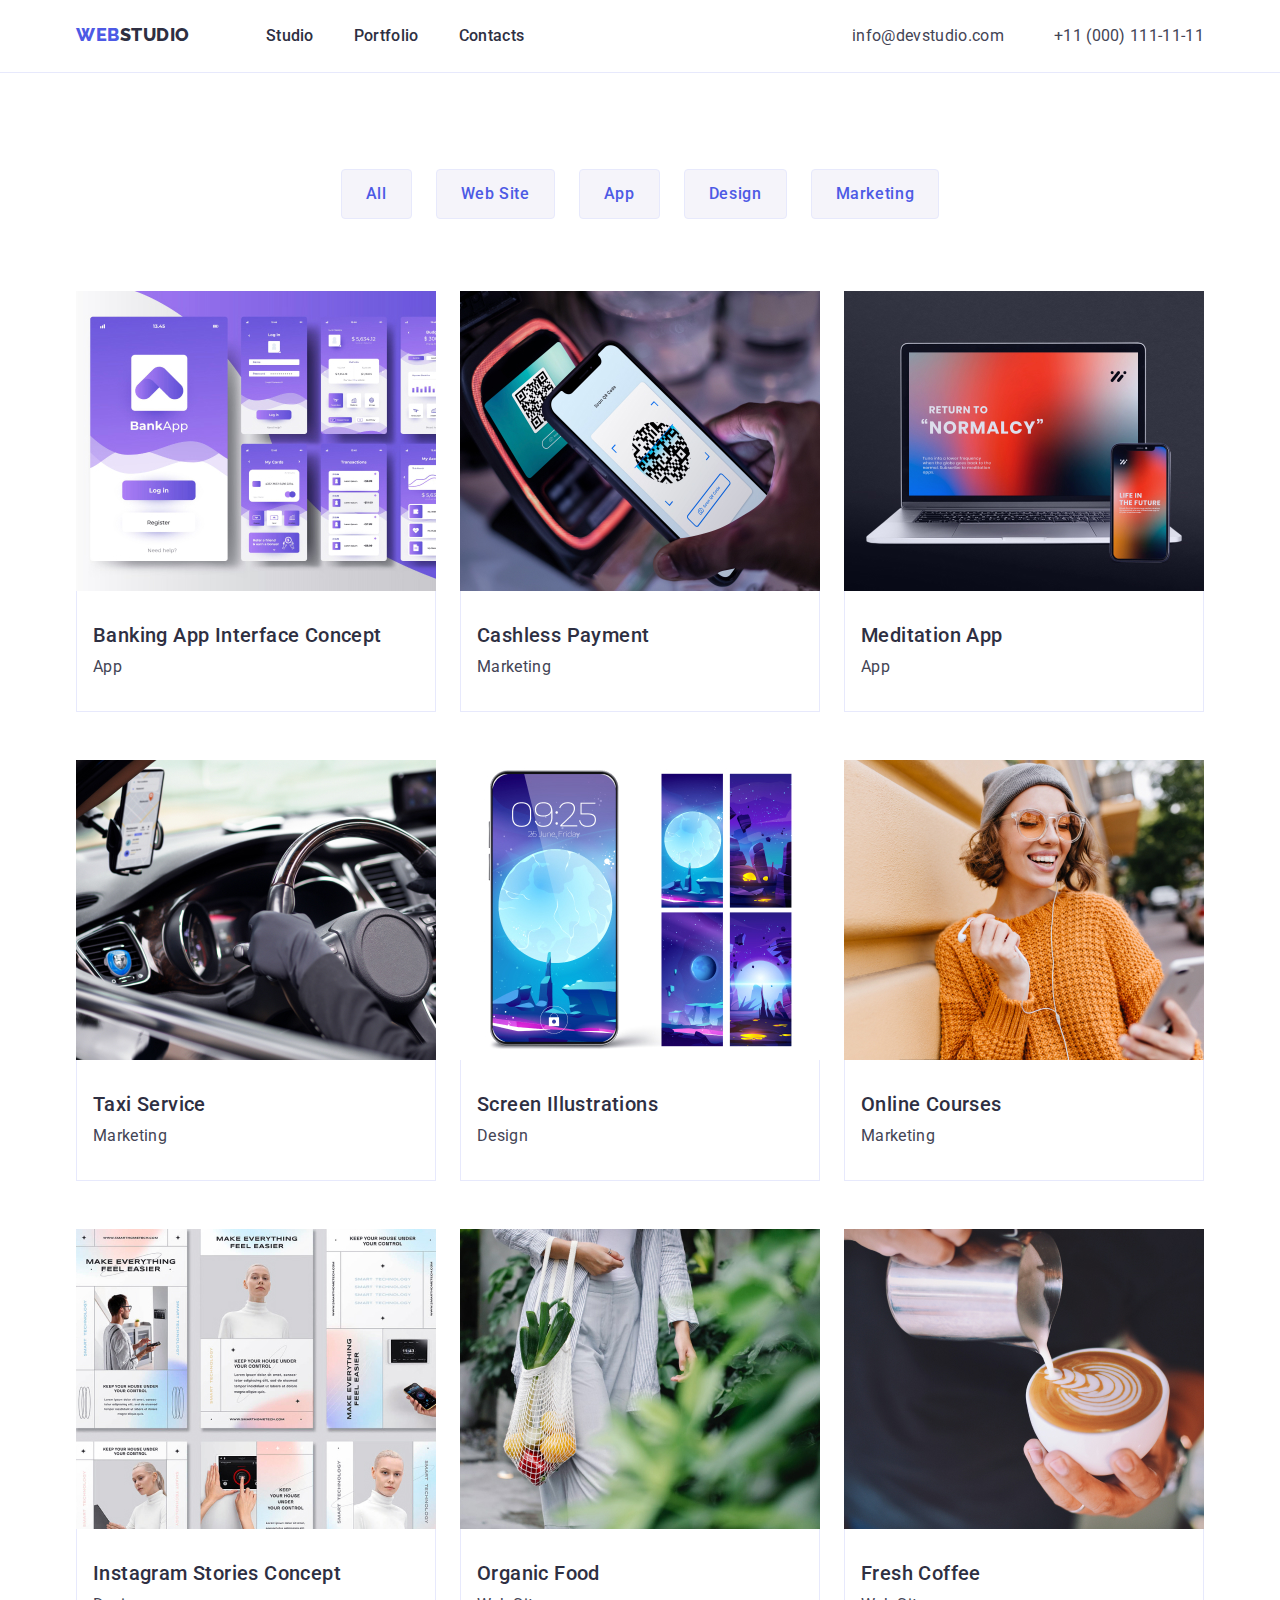
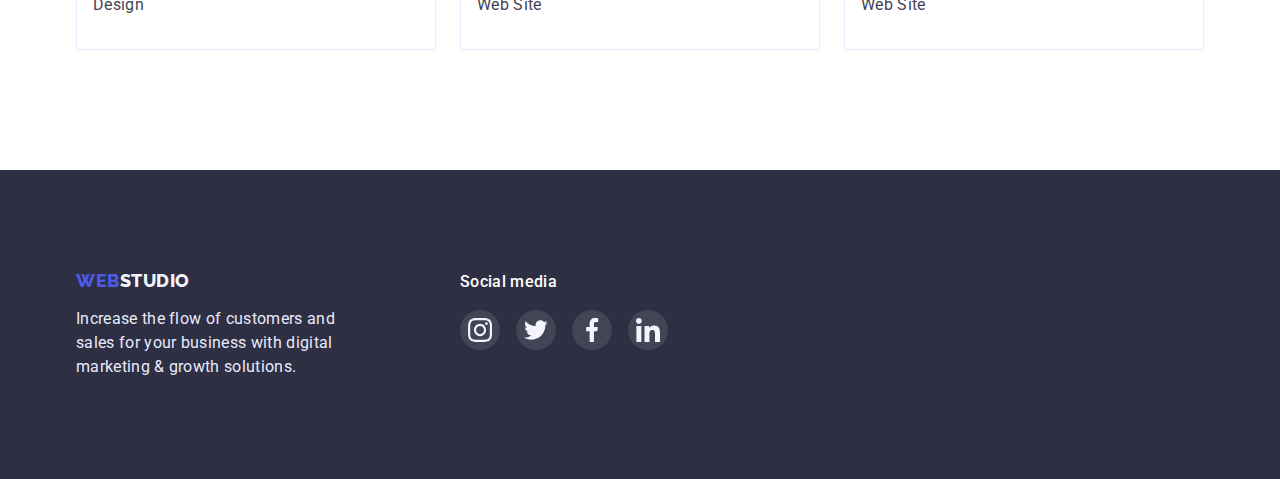
==== portfolio.html @ a66d4ab9 "first commit" ====
<!DOCTYPE html>
<html lang="en">
<head>
    <meta charset="UTF-8">
    <meta http-equiv="X-UA-Compatible" content="IE=edge">
    <meta name="viewport" content="width=device-width, initial-scale=1.0">
    <title>Document</title>
    <link rel="preconnect" href="https://fonts.googleapis.com">
    <link rel="preconnect" href="https://fonts.gstatic.com" crossorigin>
    <link href="https://fonts.googleapis.com/css2?family=Raleway:wght@800&family=Roboto:wght@400;500;700;900&display=swap" rel="stylesheet">
    <link rel="stylesheet"
    href="https://cdnjs.cloudflare.com/ajax/libs/modern-normalize/1.0.0/modern-normalize.min.css"/>
    <link rel="stylesheet" href="./css/style.css">
</head>
<body>
<header>
    <div class="container container-header">
        <nav class="menu">
        <a href="./index.html" class="logo link">Web<span>Studio</span></a>

            <ul class ="header-list list">
                <li class="header-menu"><a class="header_item link" href="./index.html">Studio</a></li>
                <li class="header-menu"><a class="header_item link" href="./portfolio.html">Portfolio</a></li>
                <li class="header-menu"><a class="header_item link" href="">Contacts</a></li>
            </ul>
        </nav>

<address class="header-address">
        <ul class="header_info list">
            <li class="header_info_item"><a class="info-link link" href="mailto:info@devstudio.com">info@devstudio.com</a></li>
            <li class="header_info_item"><a class="info-link link" href="tel:+110001111111">+11 (000) 111-11-11</a></li>
        </ul>
</address>
    </div>
</header>

    <main>
        <section class="portfolio">
        <div class="container">

            <h1 class="visually-hidden">Portfolio</h1>
            
            <ul class="portfolio-btn-list list">
            <li class="portfolio-btn-list-item"><button type="button" class="portfolio-btn">All</button></li>
            <li class="portfolio-btn-list-item"><button type="button" class="portfolio-btn">Web Site</button></li>
            <li class="portfolio-btn-list-item"><button type="button" class="portfolio-btn">App</button></li>
            <li class="portfolio-btn-list-item"><button type="button" class="portfolio-btn">Design</button></li>
            <li class="portfolio-btn-list-item"><button type="button" class="portfolio-btn">Marketing</button></li>
            </ul>

            <ul class="portfolio-card list">
                <li class="portfolio-card-item"> 
                    <a href="" class="link"><img src="./images/bankapp.jpg" alt="bankapp" width="360">
                        <div class="portfolio-card-footer">
                            <h2 class="portfolio-card-head">Banking App Interface Concept</h2>
                            <p class="potfolio-card-txt">App</p>
                        </div>
                </a>
                </li>
                <li class="portfolio-card-item"> 
                    <a href="" class="link" ><img src="./images/cashp.jpg" alt="cashapp" width="360">
                        <div class="portfolio-card-footer">
                            <h2 class="portfolio-card-head">Cashless Payment</h2>
                            <p class="potfolio-card-txt">Marketing</p>
                        </div>
                 </a>
                </li>
               
                <li class="portfolio-card-item"> 
                    <a href="" class="link" ><img src="./images/medapp.jpg" alt="mediapp" width="360">
                        <div class="portfolio-card-footer">
                            <h2 class="portfolio-card-head">Meditation App</h2>
                            <p class="potfolio-card-txt">App</p>
                        </div>
                </a>
                </li>
                
                <li class="portfolio-card-item"> 
                    <a href="" class="link" ><img src="./images/taxiapp.jpg" alt="taxiapp" width="360">
                        <div class="portfolio-card-footer">
                            <h2 class="portfolio-card-head">Taxi Service</h2>
                            <p class="potfolio-card-txt">Marketing</p>
                        </div>
                </a>
                </li>
                
                <li class="portfolio-card-item"> 
                    <a href="" class="link" ><img src="./images/screnillu.jpg" alt="screenillu" width="360">
                        <div class="portfolio-card-footer">
                            <h2 class="portfolio-card-head">Screen Illustrations</h2>
                            <p class="potfolio-card-txt">Design</p>
                        </div>
                </a>
                </li>
                
                <li class="portfolio-card-item"> 
                    <a href="" class="link" ><img src="./images/onlinecourses.jpg" alt="onlinecourses" width="360">
                        <div class="portfolio-card-footer">
                            <h2 class="portfolio-card-head">Online Courses</h2>
                            <p class="potfolio-card-txt">Marketing</p>
                        </div>
                </a>
                </li>
                
                <li class="portfolio-card-item"> 
                    <a href="" class="link" ><img src="./images/instastorcon.jpg" alt="inststorapp" width="360">
                        <div class="portfolio-card-footer">
                            <h2 class="portfolio-card-head">Instagram Stories Concept</h2>
                            <p class="potfolio-card-txt">Design</p>
                        </div>
                </a>
                </li>
                
                <li class="portfolio-card-item"> 
                    <a href="" class="link" ><img src="./images/orgfood.jpg" alt="orgfood" width="360">
                        <div class="portfolio-card-footer">
                            <h2 class="portfolio-card-head">Organic Food</h2>
                            <p class="potfolio-card-txt">Web Site</p>
                        </div>
                </a>
                </li>
                
                <li class="portfolio-card-item"> 
                    <a href="" class="link" ><img src="./images/freshcof.jpg" alt="freshcoffe" width="360">
                        <div class="portfolio-card-footer">
                            <h2 class="portfolio-card-head">Fresh Coffee</h2>
                            <p class="potfolio-card-txt">Web Site</p>
                        </div>
                </a>
                </li>
                
            </ul>
        </div>

        </section>
    </main>

    <footer class="studio-footer">
        <div class="container footer-container">
            <div class="footer-block">
            <a href="./index.html" class="logo link">Web<span class="footer-span">Studio</span></a>
            <p class="footer_txt">Increase the flow of customers and sales for your business with digital marketing & growth solutions.</p>
            </div>
            <div class="footer-social-block">
                <p class="social-block-txt">Social media</p>
                    <ul class="footer_list list">
                        <li>
                                <a  href="" class="footer_social link"><svg class="footer_social-icon">
                                    <use href="./images/Icons/symbol-defs.svg#icon-instagram"></use>
                                </svg>
                                </a>
                        </li>
                        <li>
                                <a  href="" class="footer_social link"><svg class="footer_social-icon">
                                    <use href="./images/Icons/symbol-defs.svg#icon-Group"></use>
                                </svg>
                                </a>
                        </li>
                        <li>
                                <a  href="" class="footer_social link"><svg class="footer_social-icon">
                                    <use href="./images/Icons/symbol-defs.svg#icon-facebook-1"></use>
                                </svg>
                                </a>
                        </li>
                        <li>
                                <a  href="" class="footer_social link"><svg class="footer_social-icon">
                                    <use href="./images/Icons/symbol-defs.svg#icon-linkdein"></use>
                                </svg>
                                </a>
                        </li>
                    
                    </ul>
            </div>
        </div>
    </footer>
    
</body>
</html>
---- css/style.css ----
:root {
    --button-color: #4D5AE5;;
    --white-text: #FFFFFF;
    --text : #434455;
    --dark: #2E2F42;
    --accent:  #E7E9FC;;
    --cloud: #F5F4FA;


}
h1, h2, h3, h4, h5, p {
    margin: 0;
    padding: 0;
}
img{
    display: block;
    max-width: 100%;
    height: auto;
}
address {
    font-style: normal;
}
a {
    text-decoration: none;
    color:inherit
}

ul, ol {
    list-style: none;
    padding-left: 0;
    margin: 0;
}

body {
    font-family: "Roboto", sans-serif;
    color:var(--text);
    
}

/* ------section header------ */

header {
    padding: 24px 0;
    border-bottom: 1px solid #E7E9FC;

}
.container {
    width: 1158px;
    margin: 0 auto; 
    padding: 0 15px;
}
.container-header {
    display: flex;
    align-items: center;
}
.logo {
    font-family: "Raleway", sans-serif;
    font-weight: 800;
    font-size: 18px;
    color: var(--button-color);
    line-height: 1.17 ;
    letter-spacing: 0.03em;
    text-transform: uppercase;
}

span {
    color: var(--dark);
}
.menu, .header-list{
   display: flex;
}

.list {
    list-style: none;
    margin: 0;
    padding: 0;
    
}
.header-list {
    margin-left: 76px;
}
.header-menu:not(:first-child) {
    margin-left: 40px;
}
    
.header_item {
    list-style: none;
    text-decoration: none;
    color: var(--dark);
    font-style: normal;
    font-weight: 500;
    line-height: 1.5;
    font-size: 16px;
    letter-spacing: 0.02em;
}
.header_item:hover {
    color: #404bbf;
}
.header_item:focus {
    color: #404bbf;
}



.header-address {
    display: flex;
    font-style: normal;
    margin-left: auto;

}

.header_info {  
    list-style: none;
    text-decoration: none;
    font-style: normal;
    font-weight: 500;
    font-size: 16px;
    line-height: 1.5;
    letter-spacing: 0.02em;
    
}
    
 .header_info, .header_info_item, .header_info_item>a {
    display: flex;
    gap: 50px;
    font-weight: 400;
    text-decoration: none;
    color: var(--text);
 


}
.info-link:hover, .info-link:focus{
    color:#404bbf;
}
.info-link:focus {
    color:#404bbf;
}

/* ------section promo------ */


.promo {
    text-align: center;
    background-image: linear-gradient(rgba(46, 47, 66, 0.7), rgba(46, 47, 66, 0.7)), url(../images/people-office.jpg);
    background-repeat:no-repeat;
    background-size: cover;
    margin: 0 auto;
    height: 600px;
    max-width: 1440px;
    padding-top: 188px;
    padding-bottom: 188px;
}
.promo_header {
    margin: 0 auto;
    font-size: 56px;
    width: 500px;
    line-height: 1.07;
    letter-spacing: 0.02em;
    color: var(--white-text);
}
.btn {
    font-family: "Roboto", sans-serif;
    display: block;
    min-width: 169px;
    padding: 16px 32px;
    background-color: var(--button-color);
    box-shadow: 0px 4px 4px rgba(0, 0, 0, 0.15);
    border-radius: 4px;
    border: none;
    font-weight: 500;
    font-size: 16px;
    color: var(--white-text);
    line-height: 1.5;
    margin: 0 auto;
    margin-top: 48px;
    cursor: pointer;
    letter-spacing: 0.04em
}
.btn:hover {
    background-color:#404BBF;
}

/* ------section advantages------ */

.advantages {
    padding-top: 120px;
    padding-bottom: 120px;
}
.visually-hidden {
    position: absolute;
    white-space: nowrap;
    width: 1px;
    height: 1px;
    overflow: hidden;
    border: 0;
    padding: 0;
    clip: rect(0 0 0 0);
    clip-path: inset(50%);
    margin: -1px;
}

.advantages_list {
    display: flex;
    
}

.advantages-backgr {
    background-color: var(--cloud);
    border-radius: 3px;
    display: flex;
    justify-content: center;
    align-items: center;
    height: 112px;
}

.advantages-icon {
    width: 64px;
    height: 64px;
}
.advantages_list_item {
    width: 264px;
    margin-left: 24px;
}
.advantages_list_item:first-child {
    margin-left: 0;
}
.advantages_list_head {
    margin-top: 8px;
    font-weight: 500;
    font-size: 20px;
    line-height: 1.2;
    letter-spacing: 0.02em;
    color: var(--dark);
    
}
.advantages_list_text {
    margin-top: 8px;
    font-weight: 400;
    font-size: 16px;
    line-height: 1.5;
    letter-spacing: 0.02em;
    color: var(--text)
}

/* ------section what we do------ */

.what_we_do {
    padding-top: 0;
    padding-bottom: 120px;
}
.what_we_do-head {
    text-transform: capitalize;
    font-size: 36px;
    line-height: 1.11;
    text-align: center;
    color: var(--dark);
    letter-spacing: 0.02em;
    
}
.what_we_do_list {
    display: flex;
    margin-top: 72px;
}

.what_we_do_list_item:nth-last-child(-n + 2) {
    margin-left: 24px;
}

/* ------section our team------ */

.our_team {
    padding-top: 120px;
    padding-bottom: 120px;
    background-color: #f4f4fd;
}

.our_team_head {
    font-size: 36px;
    line-height: 1.11;
    text-align: center;
    color: var(--dark);
    margin-bottom: 72px;
    letter-spacing: 0.02em;
    text-transform: capitalize;
}

.our_team_cards {
    text-align: center;
    display: flex;
    
}
.our_team_item {
    background-color: #FFFFFF;
    box-shadow: 0px 1px 6px rgba(46, 47, 66, 0.08), 0px 1px 1px rgba(46, 47, 66, 0.16), 0px 2px 1px rgba(46, 47, 66, 0.08);
    border-radius: 0px 0px 4px 4px;
}
.our_team_item:nth-last-child(-n +3) {
    margin-left: 24px;
}
.our_team_name {
    font-weight: 500;
    font-size: 20px;
    line-height: 1.2;
    letter-spacing: 0.02em;
    color: var(--dark);
    
}
.our_team_position {
    margin-top: 8px;
    font-weight: 400;
    font-size: 16px;
    line-height: 1.5;
    letter-spacing: 0.02em;
    color: var(--text)
    
}
.our-team-footer {
    padding: 32px 16px;
}
.cocial{
    display: flex;
    justify-content: center;
    align-items: center;
    width: 40px;
    height: 40px;
    background-color:var(--button-color);
    border-radius: 50%;
}
.our-team-icon{
    width: 16px;
    height: 16px;
}
.our-team-wraper{
    display: flex;
    justify-content: space-around;
    margin-top: 8px;
}
.studio-footer{
    background-color: var(--dark);
    padding: 100px 0;
}
.cocial:hover, .cocial:focus{
    background-color:#404BBF;
}

/* ------section customers----- */

.customers {
    padding-top: 120px;
    padding-bottom: 120px;
}
.customers-head {
    font-size: 36px;
    line-height: 1.11;
    text-align: center;
    color: var(--dark);
    margin-bottom: 72px;
    letter-spacing: 0.02em;
    text-transform: capitalize;
}

.customers-wraper{
    display: flex;
    margin: 0 auto;
    align-items: flex-start;
    padding: 0px;
    gap: 24px;
}

.customers-bacgr {
    display: flex;
    justify-content: center;
    align-items: center;
    width: 168px;
    height: 88px;
    border: 1px solid currentColor;
    color:#8E8F99;
    border-radius: 5px;
}

.customers-icon {
    width: 104px;
    height: 56px;
    fill: currentColor;
}
.customers-bacgr:hover, .customers-bacgr:focus{
    color: #404BBF;
}
 .customers-icon:hover, .customers-icon:focus{
    fill: #404BBF;
}

/* ------section footer----- */

.footer-container {
    display: flex;
}
.footer-span {
    color: #f4f4fd;
}
.footer-block {
    width: 264px;
}

.footer_list {
    display: flex;
    margin-top: 16px;
    gap: 16px;
}
.footer_txt {
    display: inline-block;
    margin-top: 16px;
    width: 264px;
    font-weight: 400;
    font-size: 16px;
    line-height: 1.5;
    color: #E7E9FC;
    letter-spacing: 0.02em;
}
.footer-social-block {
    margin-left: 120px;
}
.footer_social{
    display: flex;
    align-items: center;
    justify-content: center;
    width: 40px;
    height: 40px;
    background: rgba(255, 255, 255, 0.1);
    border-radius: 50%;
 
}
.footer_social:hover, .footer_social:focus  {
    background: #31D0AA;
}
.footer_social-icon {
    width: 24px;
    height: 24px;
}
.social-block-txt {
    font-weight: 500;
    font-size: 16px;
    line-height: 1.5;
    letter-spacing: 0.02em;
    color: var(--white-text);
}

/* ------section portfolio----- */


.portfolio {
    padding-top: 96px;
    padding-bottom: 120px;
}
.portfolio-btn-list {
    display: flex;
    justify-content: center;
}
.portfolio-btn-list-item:not(:first-child) {
    margin-left: 24px;
}
.portfolio-btn {
    font-family: "Roboto", sans-serif;
    padding: 12px 24px;
    background: var(--cloud);
    border: 1px solid var(--accent);
    border-radius: 4px;
    font-weight: 500;
    font-size: 16px;
    letter-spacing: 0.04em;
    line-height: 1.5;
    cursor: pointer;
    color: var(--button-color)
}

.portfolio-btn:hover, .portfolio-btn:hover{
    background: var(--button-color);
    box-shadow: 0px 3px 1px rgba(0, 0, 0, 0.1), 0px 2px 1px rgba(0, 0, 0, 0.08), 0px 2px 2px rgba(0, 0, 0, 0.12);
    border-radius: 4px;
    color: var(--white-text);

}
.portfolio-card {
    margin-top: 72px;
    display: flex;
    flex-wrap: wrap;
    gap: 48px 24px;

    
}

.portfolio-card-footer {
    border: 1px solid var(--accent);
    padding: 32px 16px;
    border-top: none;
}

.portfolio-card-head {
    font-weight: 500;
    font-size: 20px;
    line-height: 1.2;
    letter-spacing: 0.02em;
    color: var(--dark);
    
}
.potfolio-card-txt {
    margin-top: 8px;
    font-size: 16px;
    line-height: 1.5;
    letter-spacing: 0.02em;
    color:  var(--text);
}
.portfolio-card-item>.link {
    display: block;
}
.portfolio-card-item>.link:hover {
    box-shadow: 0px 1px 6px rgba(46, 47, 66, 0.08), 0px 1px 1px rgba(46, 47, 66, 0.16), 0px 2px 1px rgba(46, 47, 66, 0.08);
}
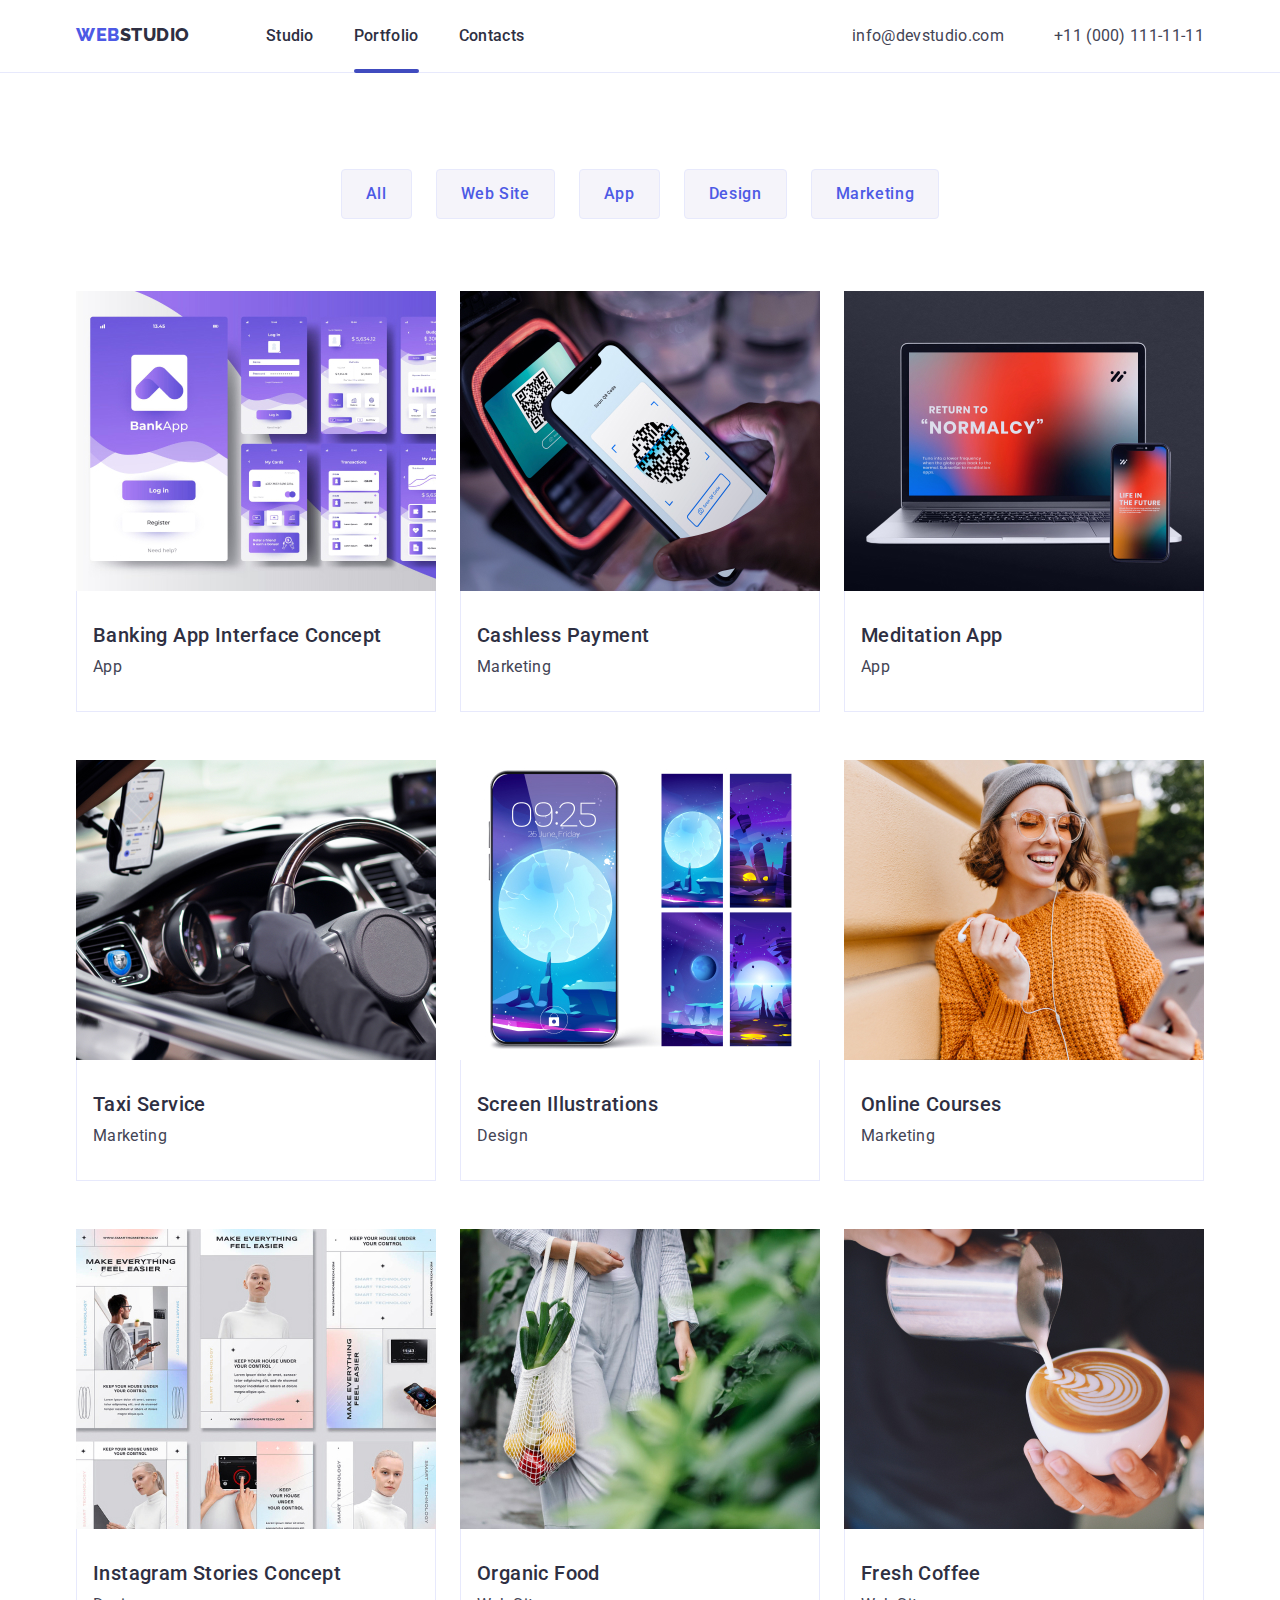
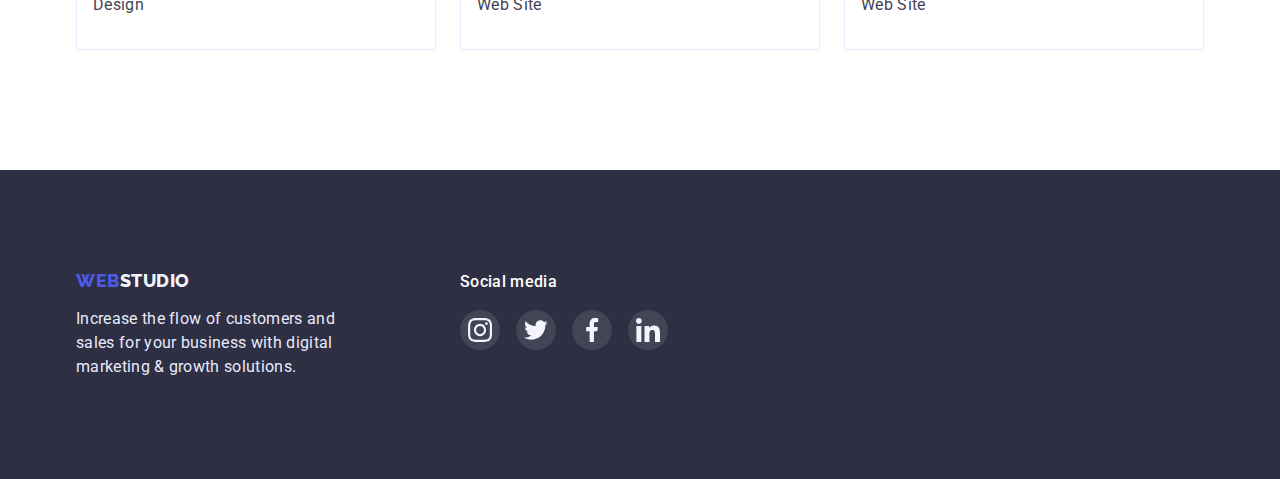
==== commit 435427ec: "added modal" ====
--- a/portfolio.html
+++ b/portfolio.html
@@ -20,7 +20,7 @@
 
             <ul class ="header-list list">
                 <li class="header-menu"><a class="header_item link" href="./index.html">Studio</a></li>
-                <li class="header-menu"><a class="header_item link" href="./portfolio.html">Portfolio</a></li>
+                <li class="header-menu"><a class="header_item link active-menu" href="./portfolio.html">Portfolio</a></li>
                 <li class="header-menu"><a class="header_item link" href="">Contacts</a></li>
             </ul>
         </nav>
@@ -50,7 +50,12 @@
 
             <ul class="portfolio-card list">
                 <li class="portfolio-card-item"> 
-                    <a href="" class="link"><img src="./images/bankapp.jpg" alt="bankapp" width="360">
+                    <a href="" class="link">
+                        <div class="portfolio-image-block">
+                            <div class="portfolio-overlay">14 Stylish and User-Friendly App Design Concepts · Task Manager App · Calorie Tracker App · Exotic Fruit Ecommerce App · Cloud Storage App</div>
+                            <img src="./images/bankapp.jpg" alt="bankapp" width="360">
+                        </div>
+
                         <div class="portfolio-card-footer">
                             <h2 class="portfolio-card-head">Banking App Interface Concept</h2>
                             <p class="potfolio-card-txt">App</p>
@@ -58,7 +63,12 @@
                 </a>
                 </li>
                 <li class="portfolio-card-item"> 
-                    <a href="" class="link" ><img src="./images/cashp.jpg" alt="cashapp" width="360">
+                    <a href="" class="link" >
+                        <div class="portfolio-image-block">
+                            <div class="portfolio-overlay">14 Stylish and User-Friendly App Design Concepts · Task Manager App · Calorie Tracker App · Exotic Fruit Ecommerce App · Cloud Storage App</div>
+                            <img src="./images/cashp.jpg" alt="cashapp" width="360">
+                        </div>
+
                         <div class="portfolio-card-footer">
                             <h2 class="portfolio-card-head">Cashless Payment</h2>
                             <p class="potfolio-card-txt">Marketing</p>
@@ -67,7 +77,12 @@
                 </li>
                
                 <li class="portfolio-card-item"> 
-                    <a href="" class="link" ><img src="./images/medapp.jpg" alt="mediapp" width="360">
+                    <a href="" class="link" >
+                        <div class="portfolio-image-block">
+                            <div class="portfolio-overlay">14 Stylish and User-Friendly App Design Concepts · Task Manager App · Calorie Tracker App · Exotic Fruit Ecommerce App · Cloud Storage App</div>
+                            <img src="./images/medapp.jpg" alt="mediapp" width="360">
+                        </div>
+
                         <div class="portfolio-card-footer">
                             <h2 class="portfolio-card-head">Meditation App</h2>
                             <p class="potfolio-card-txt">App</p>
@@ -76,7 +91,12 @@
                 </li>
                 
                 <li class="portfolio-card-item"> 
-                    <a href="" class="link" ><img src="./images/taxiapp.jpg" alt="taxiapp" width="360">
+                    <a href="" class="link" >
+                        <div class="portfolio-image-block">
+                            <div class="portfolio-overlay">14 Stylish and User-Friendly App Design Concepts · Task Manager App · Calorie Tracker App · Exotic Fruit Ecommerce App · Cloud Storage App</div>
+                            <img src="./images/taxiapp.jpg" alt="taxiapp" width="360">
+                        </div>
+
                         <div class="portfolio-card-footer">
                             <h2 class="portfolio-card-head">Taxi Service</h2>
                             <p class="potfolio-card-txt">Marketing</p>
@@ -85,7 +105,12 @@
                 </li>
                 
                 <li class="portfolio-card-item"> 
-                    <a href="" class="link" ><img src="./images/screnillu.jpg" alt="screenillu" width="360">
+                    <a href="" class="link" >
+                        <div class="portfolio-image-block">
+                            <div class="portfolio-overlay">14 Stylish and User-Friendly App Design Concepts · Task Manager App · Calorie Tracker App · Exotic Fruit Ecommerce App · Cloud Storage App</div>
+                            <img src="./images/screnillu.jpg" alt="screenillu" width="360">
+                        </div>
+
                         <div class="portfolio-card-footer">
                             <h2 class="portfolio-card-head">Screen Illustrations</h2>
                             <p class="potfolio-card-txt">Design</p>
@@ -94,7 +119,12 @@
                 </li>
                 
                 <li class="portfolio-card-item"> 
-                    <a href="" class="link" ><img src="./images/onlinecourses.jpg" alt="onlinecourses" width="360">
+                    <a href="" class="link" >
+                        <div class="portfolio-image-block">
+                            <div class="portfolio-overlay">14 Stylish and User-Friendly App Design Concepts · Task Manager App · Calorie Tracker App · Exotic Fruit Ecommerce App · Cloud Storage App</div>
+                            <img src="./images/onlinecourses.jpg" alt="onlinecourses" width="360">
+                        </div>
+
                         <div class="portfolio-card-footer">
                             <h2 class="portfolio-card-head">Online Courses</h2>
                             <p class="potfolio-card-txt">Marketing</p>
@@ -103,7 +133,12 @@
                 </li>
                 
                 <li class="portfolio-card-item"> 
-                    <a href="" class="link" ><img src="./images/instastorcon.jpg" alt="inststorapp" width="360">
+                    <a href="" class="link" >
+                        <div class="portfolio-image-block">
+                            <div class="portfolio-overlay">14 Stylish and User-Friendly App Design Concepts · Task Manager App · Calorie Tracker App · Exotic Fruit Ecommerce App · Cloud Storage App</div>
+                            <img src="./images/instastorcon.jpg" alt="inststorapp" width="360">
+                        </div>
+
                         <div class="portfolio-card-footer">
                             <h2 class="portfolio-card-head">Instagram Stories Concept</h2>
                             <p class="potfolio-card-txt">Design</p>
@@ -112,7 +147,12 @@
                 </li>
                 
                 <li class="portfolio-card-item"> 
-                    <a href="" class="link" ><img src="./images/orgfood.jpg" alt="orgfood" width="360">
+                    <a href="" class="link" >
+                        <div class="portfolio-image-block">
+                            <div class="portfolio-overlay">14 Stylish and User-Friendly App Design Concepts · Task Manager App · Calorie Tracker App · Exotic Fruit Ecommerce App · Cloud Storage App</div>
+                            <img src="./images/orgfood.jpg" alt="orgfood" width="360">
+                        </div>
+                        
                         <div class="portfolio-card-footer">
                             <h2 class="portfolio-card-head">Organic Food</h2>
                             <p class="potfolio-card-txt">Web Site</p>
@@ -121,7 +161,12 @@
                 </li>
                 
                 <li class="portfolio-card-item"> 
-                    <a href="" class="link" ><img src="./images/freshcof.jpg" alt="freshcoffe" width="360">
+                    <a href="" class="link" >
+                        <div class="portfolio-image-block">
+                            <div class="portfolio-overlay">14 Stylish and User-Friendly App Design Concepts · Task Manager App · Calorie Tracker App · Exotic Fruit Ecommerce App · Cloud Storage App</div>
+                            <img src="./images/freshcof.jpg" alt="freshcoffe" width="360">
+                        </div>
+
                         <div class="portfolio-card-footer">
                             <h2 class="portfolio-card-head">Fresh Coffee</h2>
                             <p class="potfolio-card-txt">Web Site</p>
@@ -173,6 +218,8 @@
             </div>
         </div>
     </footer>
+
+    <script src="./js/modal.js"></script>  
     
 </body>
 </html>--- a/css/style.css
+++ b/css/style.css
@@ -96,8 +96,24 @@
 .header_item:hover {
     color: #404bbf;
 }
+
+
 .header_item:focus {
     color: #404bbf;
+}
+.header-menu{
+    position: relative;
+}
+.active-menu:after{
+    position: absolute;
+    content: '';
+    display: block;
+    background-color: #404BBF;
+    width: 100%;
+    height: 4px;
+    bottom: -25px;
+    border-radius: 2px;
+    transition: transform 250ms cubic-bezier(0.4, 0, 0.2, 1);
 }
 
 
@@ -326,6 +342,7 @@
     height: 40px;
     background-color:var(--button-color);
     border-radius: 50%;
+    transition: transform 250ms cubic-bezier(0.4, 0, 0.2, 1);
 }
 .our-team-icon{
     width: 16px;
@@ -377,6 +394,7 @@
     border: 1px solid currentColor;
     color:#8E8F99;
     border-radius: 5px;
+    transition: transform 250ms cubic-bezier(0.4, 0, 0.2, 1);
 }
 
 .customers-icon {
@@ -429,6 +447,7 @@
     height: 40px;
     background: rgba(255, 255, 255, 0.1);
     border-radius: 50%;
+    transition: transform 250ms cubic-bezier(0.4, 0, 0.2, 1);
  
 }
 .footer_social:hover, .footer_social:focus  {
@@ -471,14 +490,18 @@
     letter-spacing: 0.04em;
     line-height: 1.5;
     cursor: pointer;
-    color: var(--button-color)
-}
+    color: var(--button-color);
+    transition: transform 250ms cubic-bezier(0.4, 0, 0.2, 1);
+}
+
+.portfolio-card-item
 
 .portfolio-btn:hover, .portfolio-btn:hover{
     background: var(--button-color);
     box-shadow: 0px 3px 1px rgba(0, 0, 0, 0.1), 0px 2px 1px rgba(0, 0, 0, 0.08), 0px 2px 2px rgba(0, 0, 0, 0.12);
     border-radius: 4px;
     color: var(--white-text);
+    
 
 }
 .portfolio-card {
@@ -514,6 +537,83 @@
 .portfolio-card-item>.link {
     display: block;
 }
-.portfolio-card-item>.link:hover {
+.portfolio-card-item>.link:hover{
     box-shadow: 0px 1px 6px rgba(46, 47, 66, 0.08), 0px 1px 1px rgba(46, 47, 66, 0.16), 0px 2px 1px rgba(46, 47, 66, 0.08);
-}
+    transition: transform 250ms cubic-bezier(0.4, 0, 0.2, 1);
+}
+
+.portfolio-image-block {
+    position: relative;
+    width: 360px;
+    height: 300px;
+    overflow: hidden;
+}
+.portfolio-overlay{
+    position: absolute;
+    width: 100%;
+    height: 100%;
+    padding: 40px 32px;
+    background-color:#4D5AE5;
+    font-size: 16px;
+    line-height: 1.5;
+    letter-spacing: 0.02em;
+    color: var(--cloud);
+    transform: translateY(100%);
+    transition: transform 250ms cubic-bezier(0.4, 0, 0.2, 1);
+
+}
+.portfolio-card-item:hover .portfolio-overlay{
+    transform: translateY(0);
+    
+
+}
+
+
+
+
+
+/*------modal------*/ 
+
+.backdrop {
+    position: fixed;
+    top: 0;
+    left: 0;
+    width: 100%;
+    height: 100%;
+    background-color: rgba(46, 47, 66, 0.4);
+
+}
+.backdrop.is-hidden {
+    opacity: 0;
+    pointer-events: none;
+}
+.modal {
+    position: absolute;
+    top: 50%;
+    left: 50%;
+    min-width: 408px;
+    min-height: 576px;
+    background: #FCFCFC;
+    box-shadow: 0px 1px 1px rgba(0, 0, 0, 0.14), 0px 1px 3px rgba(0, 0, 0, 0.12), 0px 2px 1px rgba(0, 0, 0, 0.2);
+    border-radius: 4px;
+    transform: translate(-50%,-50%);
+    transition: transform 250ms cubic-bezier(0.4, 0, 0.2, 1);
+}
+.close-round {
+    display: flex;
+    justify-content: center;
+    align-items: center;
+    position: absolute;
+    right: 24px;
+    top: 24px;
+    width: 24px;
+    height: 24px;
+    border-radius:50%;
+    background: #E7E9FC;
+    border: 1px solid rgba(0, 0, 0, 0.1);
+
+}
+.close-point{
+    cursor:pointer;
+}
+
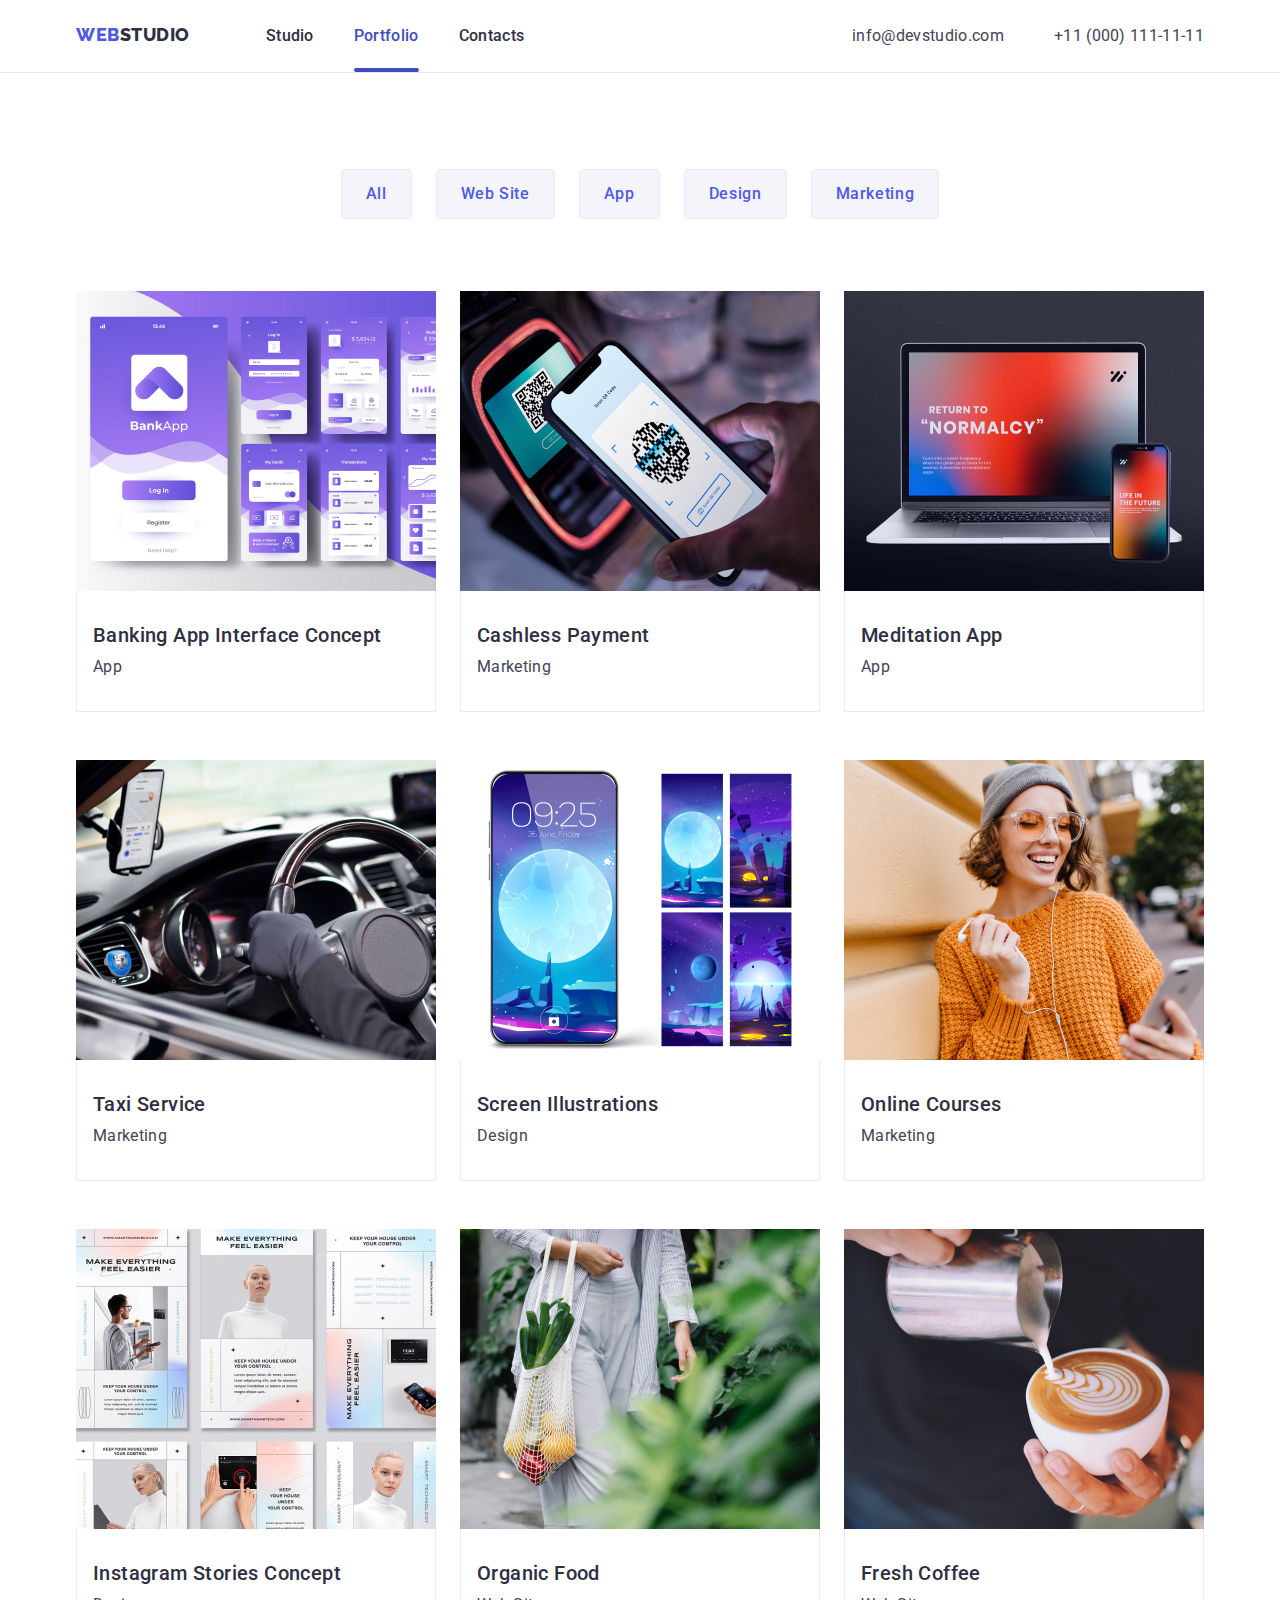
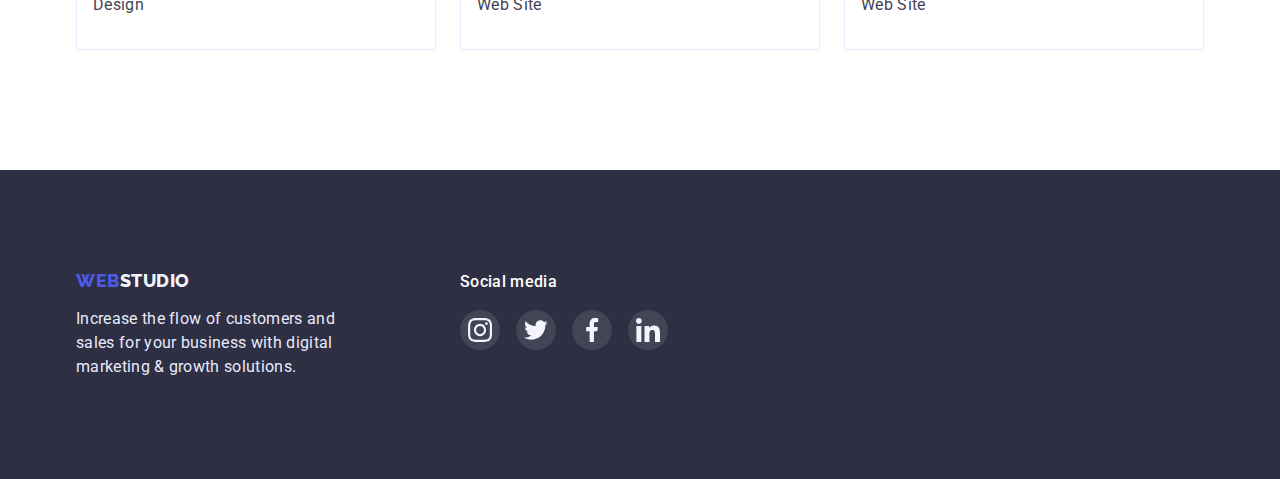
==== commit 2c619d7d: "minor changes" ====
--- a/portfolio.html
+++ b/portfolio.html
@@ -50,7 +50,7 @@
 
             <ul class="portfolio-card list">
                 <li class="portfolio-card-item"> 
-                    <a href="" class="link">
+                    <a class="portfolio-card-link" href="" class="link">
                         <div class="portfolio-image-block">
                             <div class="portfolio-overlay">14 Stylish and User-Friendly App Design Concepts · Task Manager App · Calorie Tracker App · Exotic Fruit Ecommerce App · Cloud Storage App</div>
                             <img src="./images/bankapp.jpg" alt="bankapp" width="360">
@@ -63,7 +63,7 @@
                 </a>
                 </li>
                 <li class="portfolio-card-item"> 
-                    <a href="" class="link" >
+                    <a class="portfolio-card-link" href="" class="link">
                         <div class="portfolio-image-block">
                             <div class="portfolio-overlay">14 Stylish and User-Friendly App Design Concepts · Task Manager App · Calorie Tracker App · Exotic Fruit Ecommerce App · Cloud Storage App</div>
                             <img src="./images/cashp.jpg" alt="cashapp" width="360">
@@ -77,7 +77,7 @@
                 </li>
                
                 <li class="portfolio-card-item"> 
-                    <a href="" class="link" >
+                    <a class="portfolio-card-link" href="" class="link" >
                         <div class="portfolio-image-block">
                             <div class="portfolio-overlay">14 Stylish and User-Friendly App Design Concepts · Task Manager App · Calorie Tracker App · Exotic Fruit Ecommerce App · Cloud Storage App</div>
                             <img src="./images/medapp.jpg" alt="mediapp" width="360">
@@ -91,7 +91,7 @@
                 </li>
                 
                 <li class="portfolio-card-item"> 
-                    <a href="" class="link" >
+                    <a class="portfolio-card-link" href="" class="link" >
                         <div class="portfolio-image-block">
                             <div class="portfolio-overlay">14 Stylish and User-Friendly App Design Concepts · Task Manager App · Calorie Tracker App · Exotic Fruit Ecommerce App · Cloud Storage App</div>
                             <img src="./images/taxiapp.jpg" alt="taxiapp" width="360">
@@ -105,7 +105,7 @@
                 </li>
                 
                 <li class="portfolio-card-item"> 
-                    <a href="" class="link" >
+                    <a class="portfolio-card-link" href="" class="link" >
                         <div class="portfolio-image-block">
                             <div class="portfolio-overlay">14 Stylish and User-Friendly App Design Concepts · Task Manager App · Calorie Tracker App · Exotic Fruit Ecommerce App · Cloud Storage App</div>
                             <img src="./images/screnillu.jpg" alt="screenillu" width="360">
@@ -119,7 +119,7 @@
                 </li>
                 
                 <li class="portfolio-card-item"> 
-                    <a href="" class="link" >
+                    <a class="portfolio-card-link" href="" class="link" >
                         <div class="portfolio-image-block">
                             <div class="portfolio-overlay">14 Stylish and User-Friendly App Design Concepts · Task Manager App · Calorie Tracker App · Exotic Fruit Ecommerce App · Cloud Storage App</div>
                             <img src="./images/onlinecourses.jpg" alt="onlinecourses" width="360">
@@ -133,7 +133,7 @@
                 </li>
                 
                 <li class="portfolio-card-item"> 
-                    <a href="" class="link" >
+                    <a class="portfolio-card-link" href="" class="link" >
                         <div class="portfolio-image-block">
                             <div class="portfolio-overlay">14 Stylish and User-Friendly App Design Concepts · Task Manager App · Calorie Tracker App · Exotic Fruit Ecommerce App · Cloud Storage App</div>
                             <img src="./images/instastorcon.jpg" alt="inststorapp" width="360">
@@ -147,7 +147,7 @@
                 </li>
                 
                 <li class="portfolio-card-item"> 
-                    <a href="" class="link" >
+                    <a class="portfolio-card-link" href="" class="link" >
                         <div class="portfolio-image-block">
                             <div class="portfolio-overlay">14 Stylish and User-Friendly App Design Concepts · Task Manager App · Calorie Tracker App · Exotic Fruit Ecommerce App · Cloud Storage App</div>
                             <img src="./images/orgfood.jpg" alt="orgfood" width="360">
@@ -161,7 +161,7 @@
                 </li>
                 
                 <li class="portfolio-card-item"> 
-                    <a href="" class="link" >
+                    <a class="portfolio-card-link" href="" class="link" >
                         <div class="portfolio-image-block">
                             <div class="portfolio-overlay">14 Stylish and User-Friendly App Design Concepts · Task Manager App · Calorie Tracker App · Exotic Fruit Ecommerce App · Cloud Storage App</div>
                             <img src="./images/freshcof.jpg" alt="freshcoffe" width="360">
--- a/css/style.css
+++ b/css/style.css
@@ -92,6 +92,7 @@
     line-height: 1.5;
     font-size: 16px;
     letter-spacing: 0.02em;
+    transition: color 250ms cubic-bezier(0.4, 0, 0.2, 1);
 }
 .header_item:hover {
     color: #404bbf;
@@ -101,8 +102,11 @@
 .header_item:focus {
     color: #404bbf;
 }
-.header-menu{
+
+    
+.active-menu{
     position: relative;
+    color: #404bbf;
 }
 .active-menu:after{
     position: absolute;
@@ -111,9 +115,9 @@
     background-color: #404BBF;
     width: 100%;
     height: 4px;
-    bottom: -25px;
+    bottom: -27px;
     border-radius: 2px;
-    transition: transform 250ms cubic-bezier(0.4, 0, 0.2, 1);
+    
 }
 
 
@@ -142,6 +146,7 @@
     font-weight: 400;
     text-decoration: none;
     color: var(--text);
+    transition: color 250ms cubic-bezier(0.4, 0, 0.2, 1);
  
 
 
@@ -191,10 +196,12 @@
     margin: 0 auto;
     margin-top: 48px;
     cursor: pointer;
-    letter-spacing: 0.04em
+    letter-spacing: 0.04em;
+    transition: background-color 250ms cubic-bezier(0.4, 0, 0.2, 1);
 }
 .btn:hover {
     background-color:#404BBF;
+    
 }
 
 /* ------section advantages------ */
@@ -342,7 +349,7 @@
     height: 40px;
     background-color:var(--button-color);
     border-radius: 50%;
-    transition: transform 250ms cubic-bezier(0.4, 0, 0.2, 1);
+    transition: background-color 250ms cubic-bezier(0.4, 0, 0.2, 1);
 }
 .our-team-icon{
     width: 16px;
@@ -394,13 +401,14 @@
     border: 1px solid currentColor;
     color:#8E8F99;
     border-radius: 5px;
-    transition: transform 250ms cubic-bezier(0.4, 0, 0.2, 1);
+    transition: color 250ms cubic-bezier(0.4, 0, 0.2, 1);
 }
 
 .customers-icon {
     width: 104px;
     height: 56px;
     fill: currentColor;
+    transition: fill 250ms cubic-bezier(0.4, 0, 0.2, 1);
 }
 .customers-bacgr:hover, .customers-bacgr:focus{
     color: #404BBF;
@@ -447,11 +455,11 @@
     height: 40px;
     background: rgba(255, 255, 255, 0.1);
     border-radius: 50%;
-    transition: transform 250ms cubic-bezier(0.4, 0, 0.2, 1);
+    transition: background-color 250ms cubic-bezier(0.4, 0, 0.2, 1);
  
 }
 .footer_social:hover, .footer_social:focus  {
-    background: #31D0AA;
+    background-color: #31D0AA;
 }
 .footer_social-icon {
     width: 24px;
@@ -482,24 +490,25 @@
 .portfolio-btn {
     font-family: "Roboto", sans-serif;
     padding: 12px 24px;
-    background: var(--cloud);
+    background-color: var(--cloud);
     border: 1px solid var(--accent);
+    font-weight: 500;
+    font-size: 16px;
+    letter-spacing: 0.04em;
     border-radius: 4px;
-    font-weight: 500;
-    font-size: 16px;
-    letter-spacing: 0.04em;
     line-height: 1.5;
     cursor: pointer;
     color: var(--button-color);
-    transition: transform 250ms cubic-bezier(0.4, 0, 0.2, 1);
-}
-
-.portfolio-card-item
-
-.portfolio-btn:hover, .portfolio-btn:hover{
-    background: var(--button-color);
+    transition: background-color 250ms cubic-bezier(0.4, 0, 0.2, 1),
+                box-shadow 250ms cubic-bezier(0.4, 0, 0.2, 1),
+                color 250ms cubic-bezier(0.4, 0, 0.2, 1);        
+}
+
+
+
+.portfolio-btn:hover, .portfolio-btn:focus{
+    background-color: var(--button-color);
     box-shadow: 0px 3px 1px rgba(0, 0, 0, 0.1), 0px 2px 1px rgba(0, 0, 0, 0.08), 0px 2px 2px rgba(0, 0, 0, 0.12);
-    border-radius: 4px;
     color: var(--white-text);
     
 
@@ -534,13 +543,10 @@
     letter-spacing: 0.02em;
     color:  var(--text);
 }
-.portfolio-card-item>.link {
+.portfolio-card-link {
     display: block;
 }
-.portfolio-card-item>.link:hover{
-    box-shadow: 0px 1px 6px rgba(46, 47, 66, 0.08), 0px 1px 1px rgba(46, 47, 66, 0.16), 0px 2px 1px rgba(46, 47, 66, 0.08);
-    transition: transform 250ms cubic-bezier(0.4, 0, 0.2, 1);
-}
+
 
 .portfolio-image-block {
     position: relative;
@@ -559,13 +565,19 @@
     letter-spacing: 0.02em;
     color: var(--cloud);
     transform: translateY(100%);
-    transition: transform 250ms cubic-bezier(0.4, 0, 0.2, 1);
-
-}
-.portfolio-card-item:hover .portfolio-overlay{
+    transition: transform 250ms cubic-bezier(0.4, 0, 0.2, 1),
+
+}
+.portfolio-card-link:hover .portfolio-overlay, .portfolio-card-link:focus .portfolio-overlay{
     transform: translateY(0);
     
 
+}
+.portfolio-card-item{
+    transition: box-shadow 250ms cubic-bezier(0.4, 0, 0.2, 1);
+}
+.portfolio-card-item:hover {
+    box-shadow: 0px 1px 6px rgba(46, 47, 66, 0.08), 0px 1px 1px rgba(46, 47, 66, 0.16), 0px 2px 1px rgba(46, 47, 66, 0.08);
 }
 
 
@@ -581,6 +593,7 @@
     width: 100%;
     height: 100%;
     background-color: rgba(46, 47, 66, 0.4);
+    transition: opacity 250ms cubic-bezier(0.4, 0, 0.2, 1);
 
 }
 .backdrop.is-hidden {
@@ -597,7 +610,6 @@
     box-shadow: 0px 1px 1px rgba(0, 0, 0, 0.14), 0px 1px 3px rgba(0, 0, 0, 0.12), 0px 2px 1px rgba(0, 0, 0, 0.2);
     border-radius: 4px;
     transform: translate(-50%,-50%);
-    transition: transform 250ms cubic-bezier(0.4, 0, 0.2, 1);
 }
 .close-round {
     display: flex;
@@ -609,11 +621,23 @@
     width: 24px;
     height: 24px;
     border-radius:50%;
-    background: #E7E9FC;
+    background-color: #E7E9FC;
     border: 1px solid rgba(0, 0, 0, 0.1);
+    transition: background-color 250ms cubic-bezier(0.4, 0, 0.2, 1);
 
 }
 .close-point{
+    width: 8px;
+    height: 8px;
     cursor:pointer;
-}
-
+    transition: fill 250ms cubic-bezier(0.4, 0, 0.2, 1);
+
+}
+
+.close-round:hover, .close-point:hover .close-round:focus, .close-point:focus {
+    background-color: #404BBF;
+    border: none;
+    fill: white;
+}
+
+
